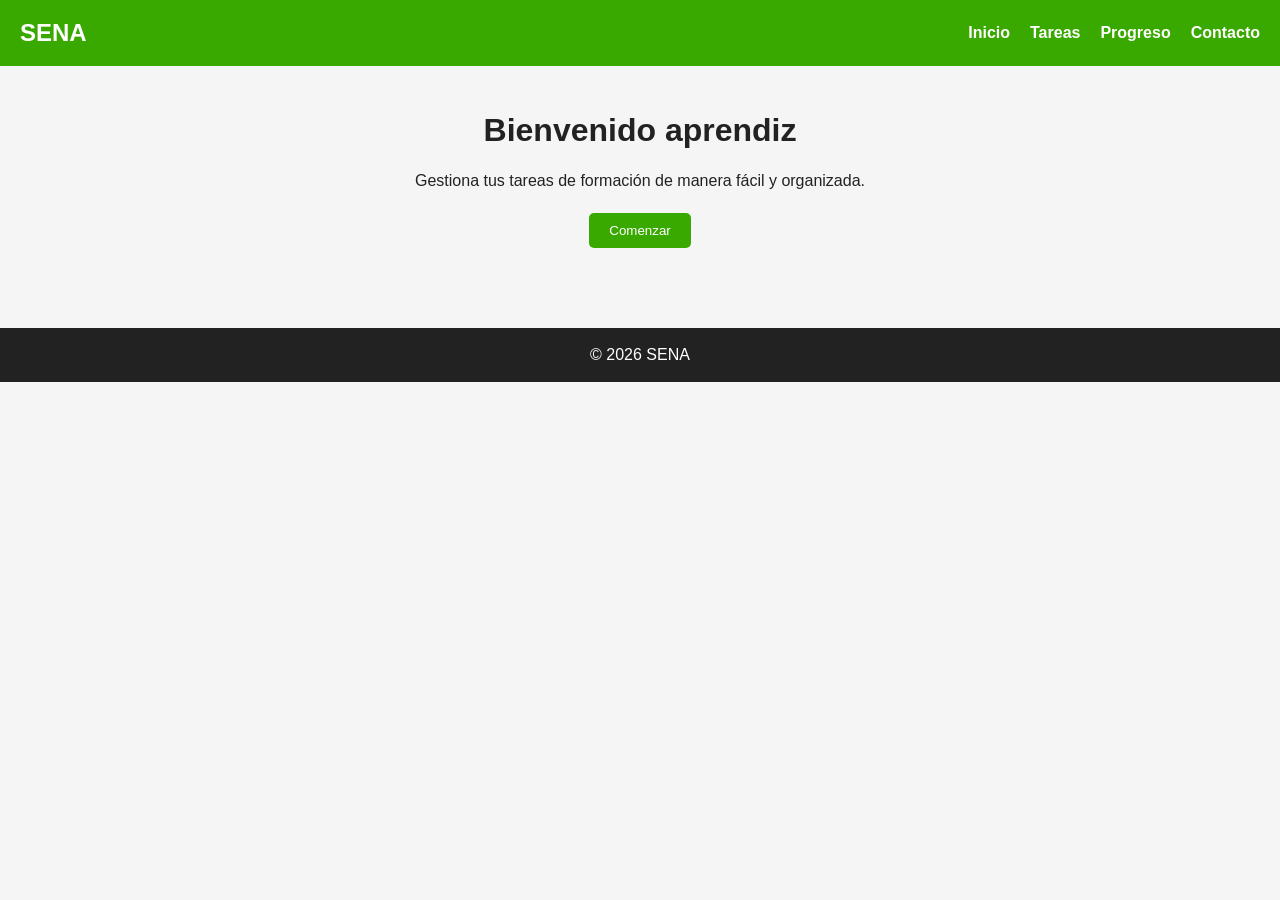
==== Contenido/index.html @ 66d3dc7f "feat: estructura HTML inicial implementada correctamente" ====
<!DOCTYPE html>
<html lang="es">

<head>
    <meta charset="UTF-8">
    <meta name="viewport" content="width=device-width, initial-scale=1.0">
    <title>PLATAFORMA SENA - Inicio</title>

    <link rel="stylesheet" href="CSS/styles_global.css">
</head>

<body>

    <!-- Encabezado principal -->
    <header class="header">
        <nav class="navbar">
            <h1 class="logo">SENA</h1>
            <ul class="nav-links">
                <li><a href="index.html">Inicio</a></li>
                <li><a href="pages/tareas.html">Tareas</a></li>
                <li><a href="pages/progreso.html">Progreso</a></li>
                <li><a href="pages/contacto.html">Contacto</a></li>
            </ul>

        </nav>

    </header>

    <!-- Contenido principal -->
    <main class="container">
        <section class="intro">
            <h2>Bienvenido aprendiz</h2>
            <p>
                Gestiona tus tareas de formación
                de manera fácil y organizada.
            </p>
            <button class="btn">
                Comenzar
            </button>
        </section>
    </main>

    <!-- Pie de página -->
    <footer class="footer">

        <p>© 2026 SENA</p>
    </footer>
</body>
</html>
---- Contenido/CSS/styles_global.css ----
/* =========================
   RESET GLOBAL
========================= */

*{
    margin: 0;
    padding: 0;
    box-sizing: border-box;
}

/* =========================
   ESTILOS GENERALES
========================= */

body{
    font-family: Arial, Helvetica, sans-serif;
    background-color: #f5f5f5;
    color: #222;
    line-height: 1.5;
}

/* =========================
   HEADER
========================= */

.header{
    background-color: #39A900;
    padding: 15px 20px;
}

.navbar{
    display: flex;
    justify-content: space-between;
    align-items: center;
}

.logo{
    color: white;
    font-size: 1.5rem;
}

/* =========================
   NAVEGACIÓN
========================= */

.nav-links{
    list-style: none;
    display: flex;
    gap: 20px;
}

.nav-links a{
    text-decoration: none;
    color: white;
    font-weight: bold;
}

/* =========================
   CONTENIDO PRINCIPAL
========================= */

.container{
    padding: 40px 20px;
}

.intro{
    text-align: center;
}

.intro h2{
    margin-bottom: 15px;
    font-size: 2rem;
}

.intro p{
    margin-bottom: 20px;
}

/* =========================
   BOTÓN
========================= */

.btn{
    background-color: #39A900;
    color: white;
    border: none;
    padding: 10px 20px;
    border-radius: 5px;
    cursor: pointer;
}

/* =========================
   FOOTER
========================= */

.footer{
    background-color: #222;
    color: white;
    text-align: center;
    padding: 15px;
    margin-top: 40px;
}

/* =========================
   MOBILE FIRST
========================= */

@media (max-width: 768px){

    .navbar{
        flex-direction: row;
        justify-content: space-between;
        align-items: center;
    }

    .nav-links{
        flex-direction: row;
        gap: 10px;
    }

    .nav-links a{
        font-size: 0.9rem;
    }
}
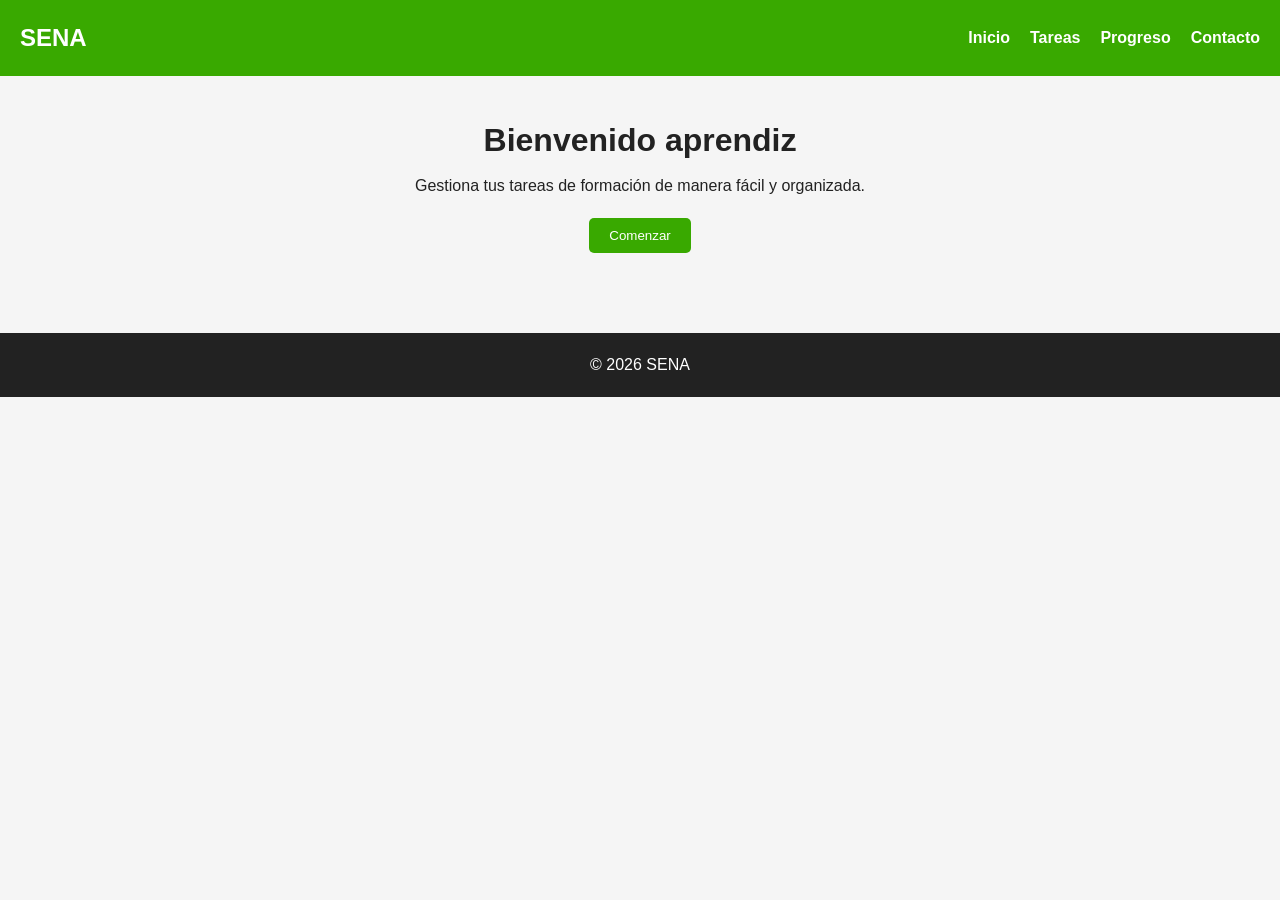
==== commit 8fe1f138: "Feat: Implementación de estilos globales con variables y reset CSS" ====
--- a/Contenido/index.html
+++ b/Contenido/index.html
@@ -11,7 +11,6 @@
 
 <body>
 
-    <!-- Encabezado principal -->
     <header class="header">
         <nav class="navbar">
             <h1 class="logo">SENA</h1>
@@ -26,7 +25,6 @@
 
     </header>
 
-    <!-- Contenido principal -->
     <main class="container">
         <section class="intro">
             <h2>Bienvenido aprendiz</h2>
@@ -40,7 +38,6 @@
         </section>
     </main>
 
-    <!-- Pie de página -->
     <footer class="footer">
 
         <p>© 2026 SENA</p>
--- a/Contenido/CSS/styles_global.css
+++ b/Contenido/CSS/styles_global.css
@@ -1,31 +1,33 @@
-/* =========================
-   RESET GLOBAL
-========================= */
-
+/*RESET GLOBAL*/
 *{
     margin: 0;
     padding: 0;
     box-sizing: border-box;
 }
 
-/* =========================
-   ESTILOS GENERALES
-========================= */
+/*VARIABLES GLOBALES*/
+:root{
+    --color-primary: #39A900;
+    --color-dark: #222;
+    --color-light: #f5f5f5;
+    --color-white: #ffffff;
+    --font-main: Arial, Helvetica, sans-serif;
+    --spacing-sm: 10px;
+    --spacing-md: 20px;
+    --spacing-lg: 40px;
+}
 
+/*ESTILOS GENERALES DEL SITIO*/
 body{
-    font-family: Arial, Helvetica, sans-serif;
-    background-color: #f5f5f5;
-    color: #222;
+    font-family: var(--font-main);
+    background-color: var(--color-light);
+    color: var(--color-dark);
     line-height: 1.5;
 }
 
-/* =========================
-   HEADER
-========================= */
-
 .header{
-    background-color: #39A900;
-    padding: 15px 20px;
+    background-color: var(--color-primary);
+    padding: var(--spacing-md);
 }
 
 .navbar{
@@ -35,90 +37,70 @@
 }
 
 .logo{
-    color: white;
+    color: var(--color-white);
     font-size: 1.5rem;
 }
 
-/* =========================
-   NAVEGACIÓN
-========================= */
-
+/*NAVEGACIÓN*/
 .nav-links{
     list-style: none;
     display: flex;
-    gap: 20px;
+    gap: var(--spacing-md);
 }
 
 .nav-links a{
     text-decoration: none;
-    color: white;
+    color: var(--color-white);
     font-weight: bold;
 }
 
-/* =========================
-   CONTENIDO PRINCIPAL
-========================= */
-
+/*CONTENIDO PRINCIPAL*/
 .container{
-    padding: 40px 20px;
+    padding: var(--spacing-lg) var(--spacing-md);
 }
 
+/* INTRO */
 .intro{
     text-align: center;
 }
 
 .intro h2{
-    margin-bottom: 15px;
+    margin-bottom: var(--spacing-sm);
     font-size: 2rem;
 }
 
 .intro p{
-    margin-bottom: 20px;
+    margin-bottom: var(--spacing-md);
 }
 
-/* =========================
-   BOTÓN
-========================= */
-
+/*BOTÓN REUTILIZABLE*/
 .btn{
-    background-color: #39A900;
-    color: white;
+    background-color: var(--color-primary);
+    color: var(--color-white);
     border: none;
-    padding: 10px 20px;
+    padding: var(--spacing-sm) var(--spacing-md);
     border-radius: 5px;
     cursor: pointer;
 }
 
-/* =========================
-   FOOTER
-========================= */
-
+/*FOOTER*/
 .footer{
-    background-color: #222;
-    color: white;
+    background-color: var(--color-dark);
+    color: var(--color-white);
     text-align: center;
-    padding: 15px;
-    margin-top: 40px;
+    padding: var(--spacing-md);
+    margin-top: var(--spacing-lg);
 }
 
-/* =========================
-   MOBILE FIRST
-========================= */
-
-@media (max-width: 768px){
-
+/*MOBILE FIRST / RESPONSIVE*/
+@media (min-width: 768px){
     .navbar{
         flex-direction: row;
-        justify-content: space-between;
-        align-items: center;
     }
-
     .nav-links{
-        flex-direction: row;
-        gap: 10px;
+        gap: var(--spacing-md);
     }
-
     .nav-links a{
-        font-size: 0.9rem;
+        font-size: 1rem;
     }
 }
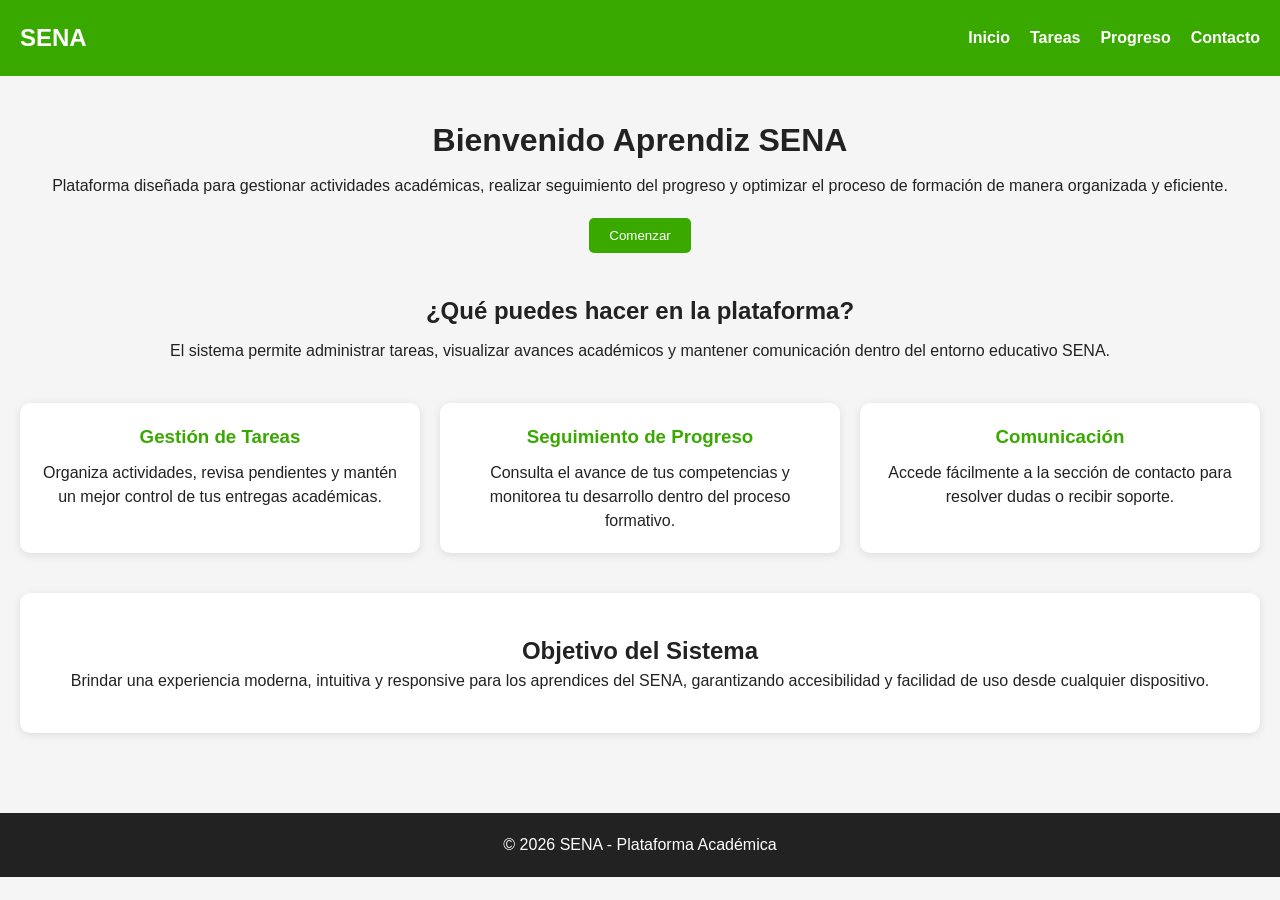
==== commit 0f0bddb2: "feat: interfaz visual del sistema" ====
--- a/Contenido/index.html
+++ b/Contenido/index.html
@@ -12,8 +12,11 @@
 <body>
 
     <header class="header">
+
         <nav class="navbar">
+
             <h1 class="logo">SENA</h1>
+
             <ul class="nav-links">
                 <li><a href="index.html">Inicio</a></li>
                 <li><a href="pages/tareas.html">Tareas</a></li>
@@ -26,21 +29,96 @@
     </header>
 
     <main class="container">
+
+        <!-- HERO -->
         <section class="intro">
-            <h2>Bienvenido aprendiz</h2>
+
+            <h2>Bienvenido Aprendiz SENA</h2>
+
             <p>
-                Gestiona tus tareas de formación
-                de manera fácil y organizada.
+                Plataforma diseñada para gestionar actividades académicas,
+                realizar seguimiento del progreso y optimizar el proceso
+                de formación de manera organizada y eficiente.
             </p>
+
             <button class="btn">
                 Comenzar
             </button>
+
         </section>
+
+        <!-- INFORMACIÓN -->
+        <section class="info-section">
+
+            <h2>¿Qué puedes hacer en la plataforma?</h2>
+
+            <p>
+                El sistema permite administrar tareas, visualizar avances
+                académicos y mantener comunicación dentro del entorno
+                educativo SENA.
+            </p>
+
+        </section>
+
+        <!-- CARDS -->
+        <section class="cards">
+
+            <article class="card">
+
+                <h3>Gestión de Tareas</h3>
+
+                <p>
+                    Organiza actividades, revisa pendientes y mantén
+                    un mejor control de tus entregas académicas.
+                </p>
+
+            </article>
+
+            <article class="card">
+
+                <h3>Seguimiento de Progreso</h3>
+
+                <p>
+                    Consulta el avance de tus competencias y monitorea
+                    tu desarrollo dentro del proceso formativo.
+                </p>
+
+            </article>
+
+            <article class="card">
+
+                <h3>Comunicación</h3>
+
+                <p>
+                    Accede fácilmente a la sección de contacto para
+                    resolver dudas o recibir soporte.
+                </p>
+
+            </article>
+
+        </section>
+
+        <!-- OBJETIVO -->
+        <section class="objective">
+
+            <h2>Objetivo del Sistema</h2>
+
+            <p>
+                Brindar una experiencia moderna, intuitiva y responsive
+                para los aprendices del SENA, garantizando accesibilidad
+                y facilidad de uso desde cualquier dispositivo.
+            </p>
+
+        </section>
+
     </main>
 
     <footer class="footer">
 
-        <p>© 2026 SENA</p>
+        <p>© 2026 SENA - Plataforma Académica</p>
+
     </footer>
+
 </body>
+
 </html>
--- a/Contenido/CSS/styles_global.css
+++ b/Contenido/CSS/styles_global.css
@@ -103,4 +103,54 @@
     .nav-links a{
         font-size: 1rem;
     }
+}
+
+/* INFO SECTION */
+.info-section{
+    text-align: center;
+    margin-top: var(--spacing-lg);
+    margin-bottom: var(--spacing-lg);
+}
+
+.info-section h2{
+    margin-bottom: var(--spacing-sm);
+}
+
+/* CARDS */
+.cards{
+    display: grid;
+    grid-template-columns: 1fr;
+    gap: var(--spacing-md);
+    margin-bottom: var(--spacing-lg);
+}
+
+.card{
+    background-color: var(--color-white);
+    padding: var(--spacing-md);
+    border-radius: 10px;
+    box-shadow: 0 2px 8px rgba(0,0,0,0.1);
+    text-align: center;
+}
+
+.card h3{
+    color: var(--color-primary);
+    margin-bottom: var(--spacing-sm);
+}
+
+/* OBJECTIVE */
+.objective{
+    text-align: center;
+    background-color: var(--color-white);
+    padding: var(--spacing-lg);
+    border-radius: 10px;
+    box-shadow: 0 2px 8px rgba(0,0,0,0.1);
+}
+
+/* RESPONSIVE */
+@media(min-width:768px){
+
+    .cards{
+        grid-template-columns: repeat(3,1fr);
+    }
+
 }
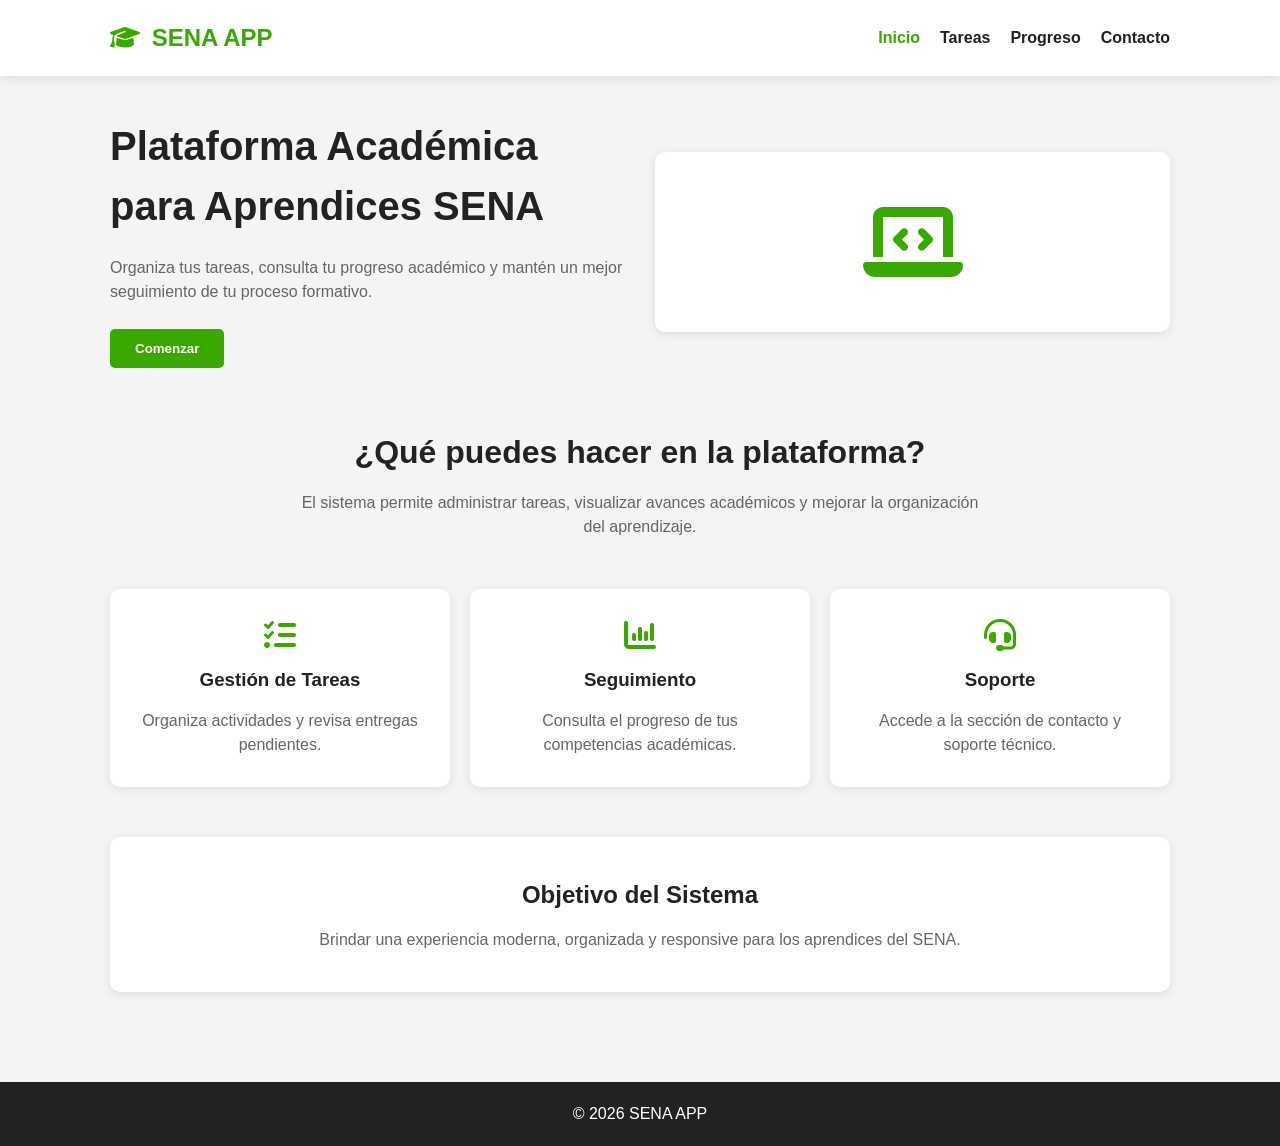
==== commit fdf4b323: "avance M1: última issue completada mejora final del proyecto" ====
--- a/Contenido/index.html
+++ b/Contenido/index.html
@@ -2,60 +2,113 @@
 <html lang="es">
 
 <head>
+
     <meta charset="UTF-8">
-    <meta name="viewport" content="width=device-width, initial-scale=1.0">
+
+    <meta name="viewport"
+    content="width=device-width, initial-scale=1.0">
+
     <title>PLATAFORMA SENA - Inicio</title>
 
-    <link rel="stylesheet" href="CSS/styles_global.css">
+    <!-- CSS -->
+    <link rel="stylesheet"
+    href="CSS/styles_global.css">
+
+    <!-- ICONOS -->
+    <link rel="stylesheet"
+    href="https://cdnjs.cloudflare.com/ajax/libs/font-awesome/6.5.1/css/all.min.css">
+
 </head>
 
 <body>
 
+    <!-- HEADER -->
     <header class="header">
 
         <nav class="navbar">
 
-            <h1 class="logo">SENA</h1>
+            <h1 class="logo">
+                <i class="fa-solid fa-graduation-cap"></i>
+                SENA APP
+            </h1>
 
             <ul class="nav-links">
-                <li><a href="index.html">Inicio</a></li>
-                <li><a href="pages/tareas.html">Tareas</a></li>
-                <li><a href="pages/progreso.html">Progreso</a></li>
-                <li><a href="pages/contacto.html">Contacto</a></li>
+
+                <li>
+                    <a class="active" href="index.html">
+                        Inicio
+                    </a>
+                </li>
+
+                <li>
+                    <a href="pages/tareas.html">
+                        Tareas
+                    </a>
+                </li>
+
+                <li>
+                    <a href="pages/progreso.html">
+                        Progreso
+                    </a>
+                </li>
+
+                <li>
+                    <a href="pages/contacto.html">
+                        Contacto
+                    </a>
+                </li>
+
             </ul>
 
         </nav>
 
     </header>
 
+    <!-- CONTENIDO -->
     <main class="container">
 
         <!-- HERO -->
-        <section class="intro">
+        <section class="hero">
 
-            <h2>Bienvenido Aprendiz SENA</h2>
+            <div class="hero-text">
 
-            <p>
-                Plataforma diseñada para gestionar actividades académicas,
-                realizar seguimiento del progreso y optimizar el proceso
-                de formación de manera organizada y eficiente.
-            </p>
+                <h2>
+                    Plataforma Académica
+                    para Aprendices SENA
+                </h2>
 
-            <button class="btn">
-                Comenzar
-            </button>
+                <p>
+                    Organiza tus tareas, consulta
+                    tu progreso académico y mantén
+                    un mejor seguimiento de tu
+                    proceso formativo.
+                </p>
+
+                <button class="btn">
+                    Comenzar
+                </button>
+
+            </div>
+
+            <div class="hero-image">
+
+                <i class="fa-solid fa-laptop-code"></i>
+
+            </div>
 
         </section>
 
         <!-- INFORMACIÓN -->
         <section class="info-section">
 
-            <h2>¿Qué puedes hacer en la plataforma?</h2>
+            <h2>
+                ¿Qué puedes hacer en la plataforma?
+            </h2>
 
             <p>
-                El sistema permite administrar tareas, visualizar avances
-                académicos y mantener comunicación dentro del entorno
-                educativo SENA.
+                El sistema permite administrar tareas,
+                visualizar avances académicos y mejorar
+                la organización del aprendizaje.
             </p>
 
         </section>
@@ -65,33 +118,45 @@
 
             <article class="card">
 
-                <h3>Gestión de Tareas</h3>
+                <i class="fa-solid fa-list-check"></i>
+
+                <h3>
+                    Gestión de Tareas
+                </h3>
 
                 <p>
-                    Organiza actividades, revisa pendientes y mantén
-                    un mejor control de tus entregas académicas.
+                    Organiza actividades y revisa
+                    entregas pendientes.
                 </p>
 
             </article>
 
             <article class="card">
 
-                <h3>Seguimiento de Progreso</h3>
+                <i class="fa-solid fa-chart-column"></i>
+
+                <h3>
+                    Seguimiento
+                </h3>
 
                 <p>
-                    Consulta el avance de tus competencias y monitorea
-                    tu desarrollo dentro del proceso formativo.
+                    Consulta el progreso de tus
+                    competencias académicas.
                 </p>
 
             </article>
 
             <article class="card">
 
-                <h3>Comunicación</h3>
+                <i class="fa-solid fa-headset"></i>
+
+                <h3>
+                    Soporte
+                </h3>
 
                 <p>
-                    Accede fácilmente a la sección de contacto para
-                    resolver dudas o recibir soporte.
+                    Accede a la sección de contacto
+                    y soporte técnico.
                 </p>
 
             </article>
@@ -101,24 +166,27 @@
         <!-- OBJETIVO -->
         <section class="objective">
 
-            <h2>Objetivo del Sistema</h2>
+            <h2>
+                Objetivo del Sistema
+            </h2>
 
             <p>
-                Brindar una experiencia moderna, intuitiva y responsive
-                para los aprendices del SENA, garantizando accesibilidad
-                y facilidad de uso desde cualquier dispositivo.
+                Brindar una experiencia moderna,
+                organizada y responsive para
+                los aprendices del SENA.
             </p>
 
         </section>
 
     </main>
 
+    <!-- FOOTER -->
     <footer class="footer">
 
-        <p>© 2026 SENA - Plataforma Académica</p>
+        <p>
+            © 2026 SENA APP
+        </p>
 
     </footer>
-
 </body>
-
 </html>
--- a/Contenido/CSS/styles_global.css
+++ b/Contenido/CSS/styles_global.css
@@ -1,23 +1,35 @@
-/*RESET GLOBAL*/
+/* =========================
+   RESET
+========================= */
 *{
     margin: 0;
     padding: 0;
     box-sizing: border-box;
 }
 
-/*VARIABLES GLOBALES*/
+/* =========================
+   VARIABLES
+========================= */
 :root{
+
     --color-primary: #39A900;
     --color-dark: #222;
-    --color-light: #f5f5f5;
+    --color-light: #f4f4f4;
     --color-white: #ffffff;
+    --color-gray: #666;
+
     --font-main: Arial, Helvetica, sans-serif;
+
     --spacing-sm: 10px;
     --spacing-md: 20px;
     --spacing-lg: 40px;
-}
-
-/*ESTILOS GENERALES DEL SITIO*/
+
+    --radius: 10px;
+}
+
+/* =========================
+   BODY
+========================= */
 body{
     font-family: var(--font-main);
     background-color: var(--color-light);
@@ -25,132 +37,290 @@
     line-height: 1.5;
 }
 
+/* =========================
+   HEADER
+========================= */
 .header{
-    background-color: var(--color-primary);
-    padding: var(--spacing-md);
-}
-
+    background-color: var(--color-white);
+    box-shadow: 0 2px 10px rgba(0,0,0,0.1);
+}
+
+/* =========================
+   NAVBAR
+========================= */
 .navbar{
+    max-width: 1100px;
+
+    margin: auto;
+
+    padding: 20px;
+
     display: flex;
     justify-content: space-between;
     align-items: center;
 }
 
+/* =========================
+   LOGO
+========================= */
 .logo{
-    color: var(--color-white);
+    color: var(--color-primary);
     font-size: 1.5rem;
 }
 
-/*NAVEGACIÓN*/
+.logo i{
+    margin-right: 5px;
+}
+
+/* =========================
+   LINKS
+========================= */
 .nav-links{
     list-style: none;
+
     display: flex;
-    gap: var(--spacing-md);
+    gap: 20px;
 }
 
 .nav-links a{
     text-decoration: none;
-    color: var(--color-white);
+    color: var(--color-dark);
+
     font-weight: bold;
-}
-
-/*CONTENIDO PRINCIPAL*/
+
+    transition: 0.3s;
+}
+
+.nav-links a:hover,
+.nav-links .active{
+    color: var(--color-primary);
+}
+
+/* =========================
+   CONTAINER
+========================= */
 .container{
+    max-width: 1100px;
+
+    margin: auto;
+
     padding: var(--spacing-lg) var(--spacing-md);
 }
 
-/* INTRO */
-.intro{
-    text-align: center;
-}
-
-.intro h2{
-    margin-bottom: var(--spacing-sm);
-    font-size: 2rem;
-}
-
-.intro p{
-    margin-bottom: var(--spacing-md);
-}
-
-/*BOTÓN REUTILIZABLE*/
+/* =========================
+   HERO
+========================= */
+.hero{
+    display: grid;
+    grid-template-columns: 1fr;
+
+    gap: 30px;
+
+    align-items: center;
+
+    margin-bottom: 60px;
+}
+
+/* TEXTO */
+.hero-text h2{
+    font-size: 2.5rem;
+
+    margin-bottom: 20px;
+}
+
+.hero-text p{
+    color: var(--color-gray);
+
+    margin-bottom: 25px;
+}
+
+/* IMAGEN */
+.hero-image{
+    background-color: var(--color-white);
+
+    padding: 50px;
+
+    border-radius: var(--radius);
+
+    text-align: center;
+
+    box-shadow: 0 2px 10px rgba(0,0,0,0.1);
+}
+
+.hero-image i{
+    font-size: 5rem;
+    color: var(--color-primary);
+}
+
+/* =========================
+   BOTÓN
+========================= */
 .btn{
     background-color: var(--color-primary);
     color: var(--color-white);
+
     border: none;
-    padding: var(--spacing-sm) var(--spacing-md);
+
+    padding: 12px 25px;
+
     border-radius: 5px;
+
     cursor: pointer;
-}
-
-/*FOOTER*/
-.footer{
-    background-color: var(--color-dark);
-    color: var(--color-white);
-    text-align: center;
-    padding: var(--spacing-md);
-    margin-top: var(--spacing-lg);
-}
-
-/*MOBILE FIRST / RESPONSIVE*/
-@media (min-width: 768px){
-    .navbar{
-        flex-direction: row;
-    }
-    .nav-links{
-        gap: var(--spacing-md);
-    }
-    .nav-links a{
-        font-size: 1rem;
-    }
-}
-
-/* INFO SECTION */
+
+    font-weight: bold;
+
+    transition: 0.3s;
+}
+
+.btn:hover{
+    background-color: #2d8500;
+}
+
+/* =========================
+   INFO
+========================= */
 .info-section{
     text-align: center;
-    margin-top: var(--spacing-lg);
-    margin-bottom: var(--spacing-lg);
+
+    margin-bottom: 50px;
 }
 
 .info-section h2{
-    margin-bottom: var(--spacing-sm);
-}
-
-/* CARDS */
+    margin-bottom: 15px;
+
+    font-size: 2rem;
+}
+
+.info-section p{
+    color: var(--color-gray);
+
+    max-width: 700px;
+
+    margin: auto;
+}
+
+/* =========================
+   CARDS
+========================= */
 .cards{
     display: grid;
     grid-template-columns: 1fr;
-    gap: var(--spacing-md);
-    margin-bottom: var(--spacing-lg);
-}
-
+
+    gap: 20px;
+
+    margin-bottom: 50px;
+}
+
+/* CARD */
 .card{
     background-color: var(--color-white);
-    padding: var(--spacing-md);
-    border-radius: 10px;
-    box-shadow: 0 2px 8px rgba(0,0,0,0.1);
-    text-align: center;
-}
-
+
+    padding: 30px;
+
+    border-radius: var(--radius);
+
+    text-align: center;
+
+    box-shadow: 0 2px 10px rgba(0,0,0,0.1);
+
+    transition: 0.3s;
+}
+
+.card:hover{
+    transform: translateY(-5px);
+}
+
+/* ICONO */
+.card i{
+    font-size: 2rem;
+
+    color: var(--color-primary);
+
+    margin-bottom: 15px;
+}
+
+/* TITULO */
 .card h3{
-    color: var(--color-primary);
-    margin-bottom: var(--spacing-sm);
-}
-
-/* OBJECTIVE */
+    margin-bottom: 15px;
+}
+
+/* TEXTO */
+.card p{
+    color: var(--color-gray);
+}
+
+/* =========================
+   OBJECTIVE
+========================= */
 .objective{
-    text-align: center;
     background-color: var(--color-white);
-    padding: var(--spacing-lg);
-    border-radius: 10px;
-    box-shadow: 0 2px 8px rgba(0,0,0,0.1);
-}
-
-/* RESPONSIVE */
+
+    padding: 40px;
+
+    border-radius: var(--radius);
+
+    text-align: center;
+
+    box-shadow: 0 2px 10px rgba(0,0,0,0.1);
+}
+
+.objective h2{
+    margin-bottom: 15px;
+}
+
+.objective p{
+    color: var(--color-gray);
+}
+
+/* =========================
+   FOOTER
+========================= */
+.footer{
+    background-color: var(--color-dark);
+
+    color: var(--color-white);
+
+    text-align: center;
+
+    padding: 20px;
+
+    margin-top: 50px;
+}
+
+/* =========================
+   RESPONSIVE
+========================= */
 @media(min-width:768px){
+
+    .hero{
+        grid-template-columns: 1fr 1fr;
+    }
 
     .cards{
         grid-template-columns: repeat(3,1fr);
     }
-
+}
+
+/* =========================
+   MOBILE
+========================= */
+@media(max-width:768px){
+
+    .navbar{
+        flex-direction: column;
+        gap: 15px;
+    }
+
+    .nav-links{
+        flex-wrap: wrap;
+        justify-content: center;
+    }
+
+    .hero-text h2{
+        font-size: 2rem;
+    }
+
+    .info-section h2{
+        font-size: 1.7rem;
+    }
 }
